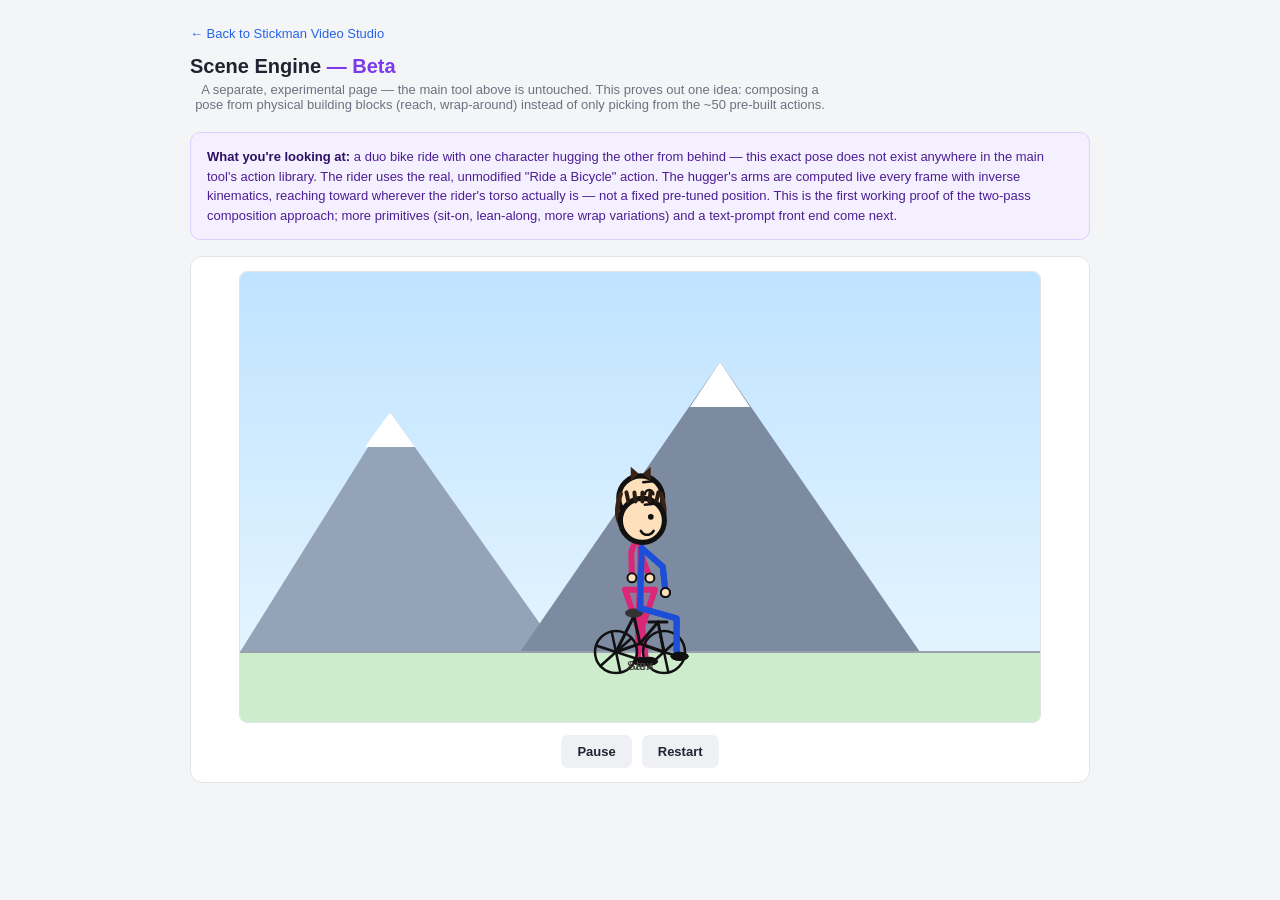
==== engine.html @ 4e810af9 "Add engine.html — Scene Engine (Beta) entry page" ====
<!DOCTYPE html>
<html lang="en">
<head>
<meta charset="UTF-8">
<title>Stickman Video Studio — Scene Engine (Beta)</title>
<link rel="stylesheet" href="styles.css">
<style>
  .engine-wrap{ max-width:900px; margin:0 auto; }
  .engine-note{
    background:#f5f0ff; border:1px solid #ddd0ff; border-radius:10px; padding:14px 16px;
    font-size:13px; color:#4c1d95; line-height:1.5; margin-bottom:16px;
  }
  .engine-note strong{ color:#2e1065; }
  .engine-back{ display:inline-block; margin-bottom:14px; font-size:13px; color:var(--accent); text-decoration:none; }
</style>
</head>
<body>

<div class="engine-wrap">
  <a class="engine-back" href="index.html">&larr; Back to Stickman Video Studio</a>
  <h1>Scene Engine <span style="color:#7c3aed;">— Beta</span></h1>
  <p class="subtitle">A separate, experimental page — the main tool above is untouched. This proves out one idea: composing a pose from physical building blocks (reach, wrap-around) instead of only picking from the ~50 pre-built actions.</p>

  <div class="engine-note">
    <strong>What you're looking at:</strong> a duo bike ride with one character hugging the other from
    behind — this exact pose does not exist anywhere in the main tool's action library. The rider uses
    the real, unmodified "Ride a Bicycle" action. The hugger's arms are computed live every frame with
    inverse kinematics, reaching toward wherever the rider's torso actually is — not a fixed pre-tuned
    position. This is the first working proof of the two-pass composition approach; more primitives
    (sit-on, lean-along, more wrap variations) and a text-prompt front end come next.
  </div>

  <div class="stage-wrap" style="margin:0 auto;">
    <canvas id="stage" width="800" height="450"></canvas>
    <div class="controls-row">
      <button id="enginePlayPauseBtn" class="secondary">Pause</button>
      <button id="engineRestartBtn" class="secondary">Restart</button>
    </div>
  </div>
</div>

<script src="js/humanTypes.js"></script>
<script src="js/helpers.js"></script>
<script src="js/character.js"></script>
<script src="js/emotions.js"></script>
<script src="js/backgrounds.js"></script>
<script src="js/weather.js"></script>
<script src="js/costumes.js"></script>
<script src="js/food.js"></script>
<script src="js/animals.js"></script>
<script src="js/vehicles.js"></script>
<script src="js/render.js"></script>
<script src="js/styles.js"></script>
<script src="js/poses.js"></script>
<script src="engine/ik.js"></script>
<script src="engine/primitives.js"></script>
<script src="engine/scene.js"></script>
<script src="engine/ui.js"></script>
</body>
</html>
---- styles.css ----
:root{
  --bg:#f4f5f7; --panel:#ffffff; --border:#e2e4e9; --text:#1f2430;
  --muted:#6b7280; --accent:#2563eb; --accent-hover:#1d4ed8;
}
*{box-sizing:border-box;}
body{
  margin:0; font-family:'Segoe UI',Arial,sans-serif; background:var(--bg); color:var(--text);
  display:flex; flex-direction:column; align-items:center; padding:24px 16px 60px;
}
h1{font-size:20px; margin:0 0 4px;}
.subtitle{color:var(--muted); font-size:13px; margin:0 0 20px; text-align:center; max-width:640px;}
.layout{display:flex; gap:14px; flex-wrap:wrap; justify-content:center; align-items:flex-start; width:100%; max-width:1650px;}
.panel{
  background:var(--panel); border:1px solid var(--border); border-radius:12px; padding:14px;
  width:296px; flex-shrink:0;
  max-height: calc(100vh - 170px); overflow-y: auto;
}
.panel h2{font-size:13px; text-transform:uppercase; letter-spacing:.04em; color:var(--muted); margin:0 0 10px;}
.field{margin-bottom:12px;}
.field label{display:block; font-size:12px; color:var(--muted); margin-bottom:4px;}
select, input[type=text], input[type=number], input[type=range]{width:100%;}
select, input[type=text], input[type=number]{
  padding:6px 8px; border:1px solid var(--border); border-radius:6px; font-size:13px; background:#fff;
}
.row{display:flex; gap:10px;}
.row .field{flex:1;}
.gender-toggle{display:flex; gap:8px; font-size:12px;}
.gender-toggle label{display:flex; align-items:center; gap:4px; font-weight:normal; color:var(--text);}
input[type=color]{width:42px; height:28px; border:1px solid var(--border); border-radius:6px; padding:2px; background:#fff;}
.color-row{display:flex; align-items:center; gap:10px;}
.checkbox-field{display:flex; align-items:center; gap:6px; font-size:13px; margin:8px 0;}
.stage-wrap{
  background:var(--panel); border:1px solid var(--border); border-radius:12px; padding:14px;
  display:flex; flex-direction:column; align-items:center; gap:12px;
  flex-shrink:0; max-height: calc(100vh - 170px); overflow-y: auto;
}
canvas{background:#fff; border-radius:8px; border:1px solid var(--border); max-width:100%;}
.controls-row{display:flex; gap:10px; align-items:center; flex-wrap:wrap; justify-content:center;}
button{
  border:none; border-radius:7px; padding:9px 16px; font-size:13px; cursor:pointer;
  background:var(--accent); color:#fff; font-weight:600;
}
button:hover{background:var(--accent-hover);}
button.secondary{background:#eef0f4; color:var(--text);}
button.secondary:hover{background:#e2e4e9;}
button.small{padding:6px 10px; font-size:12px;}
button:disabled{opacity:.5; cursor:not-allowed;}
/* AI-assisted generation button (js/ui.js -> POST /api/generate-scene): a distinct violet gradient so
   it reads as "smarter but optional", separate from the always-free instant keyword-parser button. */
.ai-btn{background:linear-gradient(135deg,#7c3aed,#c026d3); color:#fff;}
.ai-btn:hover{background:linear-gradient(135deg,#6d28d9,#a21caf);}
.speed-wrap{display:flex; align-items:center; gap:8px; font-size:12px; color:var(--muted);}
.export-box{width:100%; text-align:center;}
video{max-width:100%; border-radius:8px; margin-top:8px; display:none; border:1px solid var(--border);}
a.download-link{
  display:none; margin-top:8px; font-size:13px; color:var(--accent); text-decoration:none; font-weight:600;
}
.note{
  font-size:12px; color:var(--muted); max-width:1100px; margin-top:18px; text-align:center; line-height:1.5;
}
hr.sep{border:none; border-top:1px solid var(--border); margin:14px 0;}

.segment-card{border:1px solid var(--border); border-radius:8px; padding:10px; margin-bottom:10px; background:#fafbfc; transition:opacity .15s, border-color .15s;}
.segment-card.dragging{opacity:.4;}
.segment-card.drag-over{border-color:var(--accent); border-style:dashed;}
.segment-head{display:flex; justify-content:space-between; align-items:center; margin-bottom:8px; gap:6px;}
.segment-head strong{font-size:12px; color:var(--text); flex:1;}
.drag-handle{cursor:grab; color:var(--muted); font-size:12px; line-height:1; letter-spacing:-2px; user-select:none;}
.segment-actions-row{display:flex; gap:4px;}
.icon-btn{width:26px; height:26px; border-radius:6px; border:1px solid var(--border); background:#fff; cursor:pointer; font-size:12px; padding:0; color:var(--text); font-weight:600;}
.icon-btn:hover{background:#f1f2f5;}
.rig-fields{border-top:1px dashed var(--border); padding-top:10px; margin-top:4px;}
.rig-grid{display:grid; grid-template-columns:1fr 1fr; gap:6px 10px;}
.rig-part{display:flex; flex-direction:column; gap:2px;}
.rig-part span{font-size:11px; color:var(--muted);}
.rig-part input[type=file]{font-size:11px; max-width:100%;}
.icon-btn.danger{color:#dc2626; border-color:#fecdd3;}
.icon-btn:disabled{opacity:.35; cursor:not-allowed;}
.timeline-total{font-size:12px; color:var(--muted); margin:0 0 10px;}
#addSegmentBtn{width:100%;}

/* Shown under a character's direction dropdown when they have a dragged custom end-position for this
   segment (task #28: drag directly on the canvas preview) — the dropdown alone can't reflect a custom
   position, so this note plus inline clear button makes the override visible and reversible. */
.drag-target-note{font-size:11px; color:var(--accent); margin-top:4px; display:flex; align-items:center; gap:6px;}
.drag-target-note .icon-btn{width:auto; height:auto; padding:2px 6px; font-size:11px; font-weight:500;}
#stage{cursor:default;}

/* Canva/CapCut-style visual timeline strip: segments as proportionally-sized colored blocks with a
   moving playhead, sitting above the detailed segment cards (which stay the source of truth for
   editing — the strip is a navigational/visual overview, click a block or its card to jump there). */
.timeline-strip{
  display:flex; gap:2px; height:40px; border-radius:6px; overflow:hidden;
  margin-bottom:10px; border:1px solid var(--border); position:relative; background:#eef0f4;
}
.timeline-strip-block{
  display:flex; align-items:center; gap:3px; flex-shrink:0; position:relative;
  font-size:10px; font-weight:600; color:#fff; padding:0 3px 0 2px;
  overflow:hidden; transition:filter .1s;
  border-right:1px solid rgba(255,255,255,0.35);
}
.timeline-strip-block:hover{ filter:brightness(1.08); }
.timeline-strip-block.dragging{ opacity:.4; }
.timeline-strip-block.drag-over{ outline:2px dashed #fff; outline-offset:-2px; }
.strip-drag-handle{
  cursor:grab; flex-shrink:0; font-size:9px; letter-spacing:-1px; opacity:.85; line-height:1;
}
.strip-label{ overflow:hidden; text-overflow:ellipsis; white-space:nowrap; flex:1; pointer-events:none; }
.strip-resize-handle{
  flex-shrink:0; width:6px; align-self:stretch; cursor:ew-resize; margin-right:-3px;
  border-right:2px solid rgba(255,255,255,0.6);
}
.strip-resize-handle:hover{ border-right-color:#fff; }
.timeline-strip-playhead{
  position:absolute; top:0; bottom:0; width:2px; background:#111;
  pointer-events:none; transition:left .05s linear; z-index:2;
}
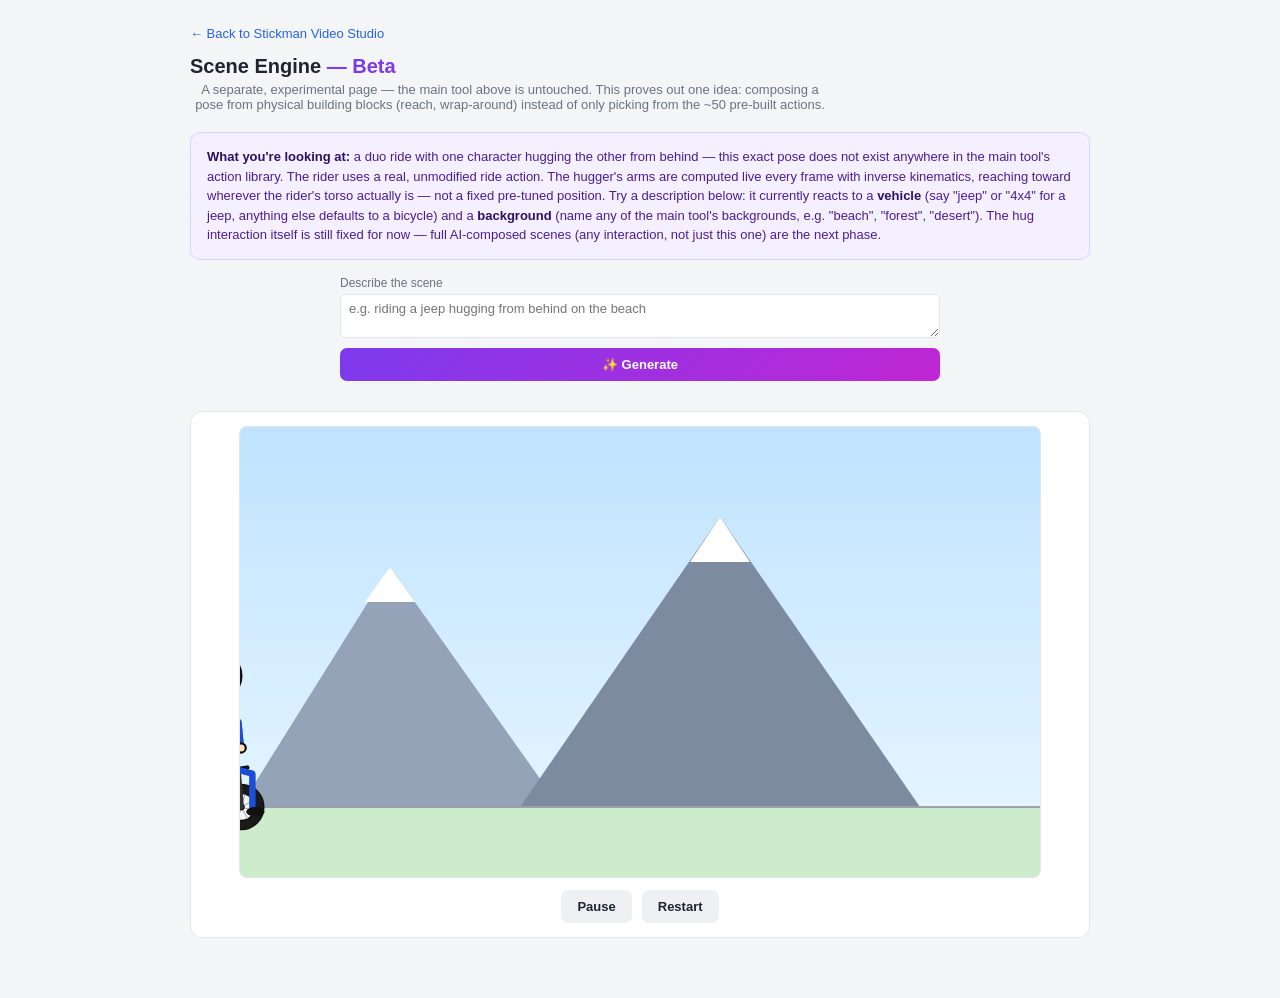
==== commit de7c982c: "Add description prompt box to engine.html" ====
--- a/engine.html
+++ b/engine.html
@@ -22,12 +22,21 @@
   <p class="subtitle">A separate, experimental page — the main tool above is untouched. This proves out one idea: composing a pose from physical building blocks (reach, wrap-around) instead of only picking from the ~50 pre-built actions.</p>
 
   <div class="engine-note">
-    <strong>What you're looking at:</strong> a duo bike ride with one character hugging the other from
+    <strong>What you're looking at:</strong> a duo ride with one character hugging the other from
     behind — this exact pose does not exist anywhere in the main tool's action library. The rider uses
-    the real, unmodified "Ride a Bicycle" action. The hugger's arms are computed live every frame with
-    inverse kinematics, reaching toward wherever the rider's torso actually is — not a fixed pre-tuned
-    position. This is the first working proof of the two-pass composition approach; more primitives
-    (sit-on, lean-along, more wrap variations) and a text-prompt front end come next.
+    a real, unmodified ride action. The hugger's arms are computed live every frame with inverse
+    kinematics, reaching toward wherever the rider's torso actually is — not a fixed pre-tuned position.
+    Try a description below: it currently reacts to a <strong>vehicle</strong> (say "jeep" or "4x4" for
+    a jeep, anything else defaults to a bicycle) and a <strong>background</strong> (name any of the
+    main tool's backgrounds, e.g. "beach", "forest", "desert"). The hug interaction itself is still
+    fixed for now — full AI-composed scenes (any interaction, not just this one) are the next phase.
+  </div>
+
+  <div class="field" style="max-width:600px; margin:0 auto 10px;">
+    <label for="enginePromptInput">Describe the scene</label>
+    <textarea id="enginePromptInput" rows="2" placeholder="e.g. riding a jeep hugging from behind on the beach" style="width:100%; padding:6px 8px; border:1px solid var(--border); border-radius:6px; font-size:13px; font-family:inherit; resize:vertical;"></textarea>
+    <button type="button" id="engineGenerateBtn" class="ai-btn" style="width:100%; margin-top:6px;">&#10024; Generate</button>
+    <p id="engineStatus" style="font-size:11px; color:var(--muted); margin:6px 0 0; min-height:14px; line-height:1.4;"></p>
   </div>
 
   <div class="stage-wrap" style="margin:0 auto;">
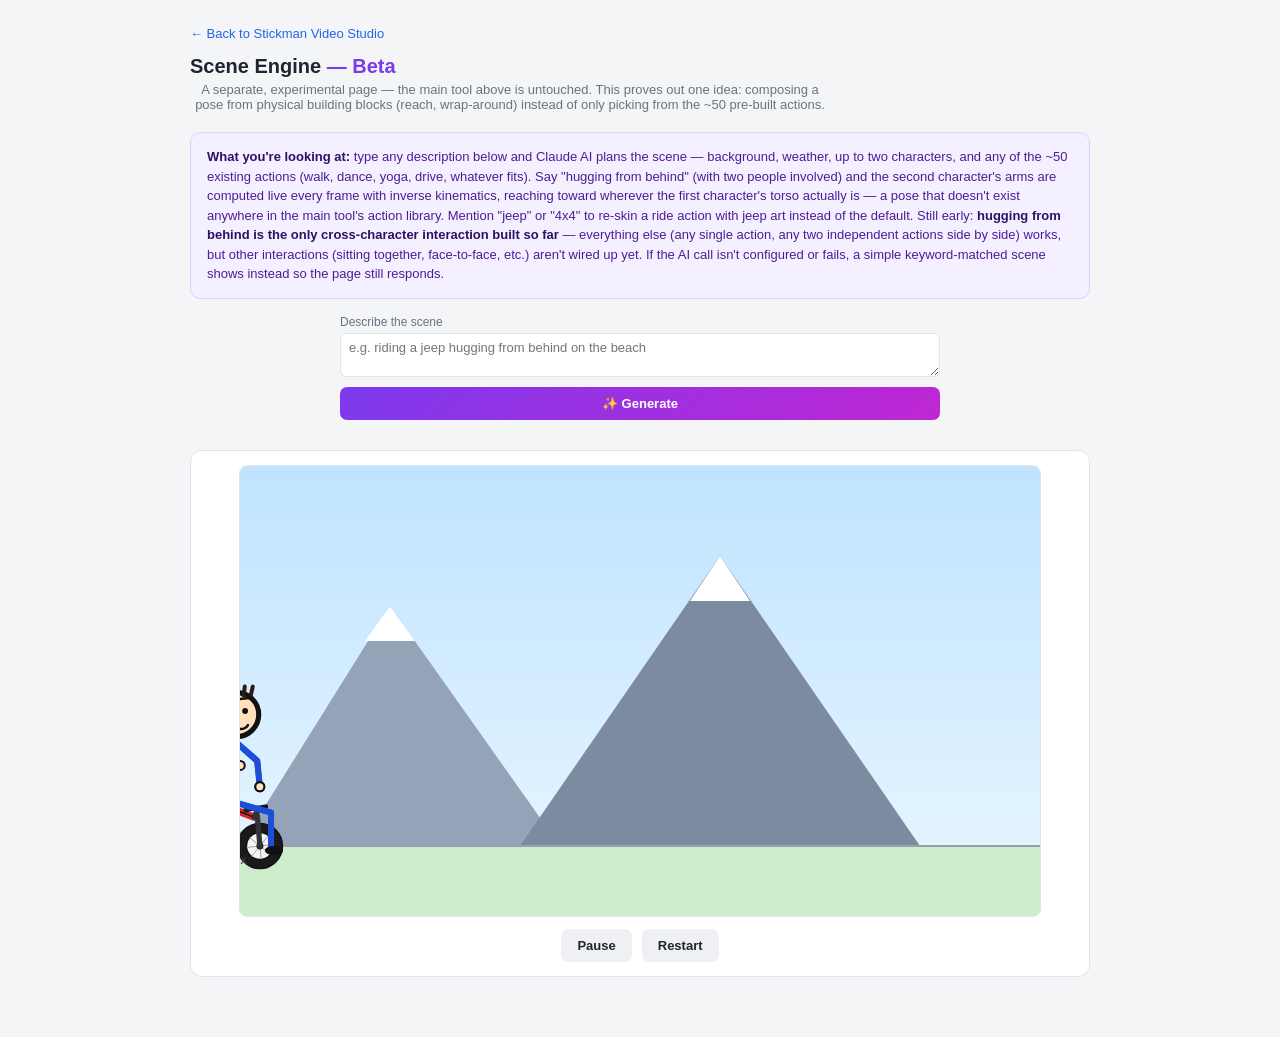
==== commit 8f261e99: "Update engine page copy for any-prompt AI capability Updated description of the scene engine functio" ====
--- a/engine.html
+++ b/engine.html
@@ -22,14 +22,16 @@
   <p class="subtitle">A separate, experimental page — the main tool above is untouched. This proves out one idea: composing a pose from physical building blocks (reach, wrap-around) instead of only picking from the ~50 pre-built actions.</p>
 
   <div class="engine-note">
-    <strong>What you're looking at:</strong> a duo ride with one character hugging the other from
-    behind — this exact pose does not exist anywhere in the main tool's action library. The rider uses
-    a real, unmodified ride action. The hugger's arms are computed live every frame with inverse
-    kinematics, reaching toward wherever the rider's torso actually is — not a fixed pre-tuned position.
-    Try a description below: it currently reacts to a <strong>vehicle</strong> (say "jeep" or "4x4" for
-    a jeep, anything else defaults to a bicycle) and a <strong>background</strong> (name any of the
-    main tool's backgrounds, e.g. "beach", "forest", "desert"). The hug interaction itself is still
-    fixed for now — full AI-composed scenes (any interaction, not just this one) are the next phase.
+    <strong>What you're looking at:</strong> type any description below and Claude AI plans the scene —
+    background, weather, up to two characters, and any of the ~50 existing actions (walk, dance, yoga,
+    drive, whatever fits). Say "hugging from behind" (with two people involved) and the second
+    character's arms are computed live every frame with inverse kinematics, reaching toward wherever
+    the first character's torso actually is — a pose that doesn't exist anywhere in the main tool's
+    action library. Mention "jeep" or "4x4" to re-skin a ride action with jeep art instead of the
+    default. Still early: <strong>hugging from behind is the only cross-character interaction built so
+    far</strong> — everything else (any single action, any two independent actions side by side) works,
+    but other interactions (sitting together, face-to-face, etc.) aren't wired up yet. If the AI call
+    isn't configured or fails, a simple keyword-matched scene shows instead so the page still responds.
   </div>
 
   <div class="field" style="max-width:600px; margin:0 auto 10px;">
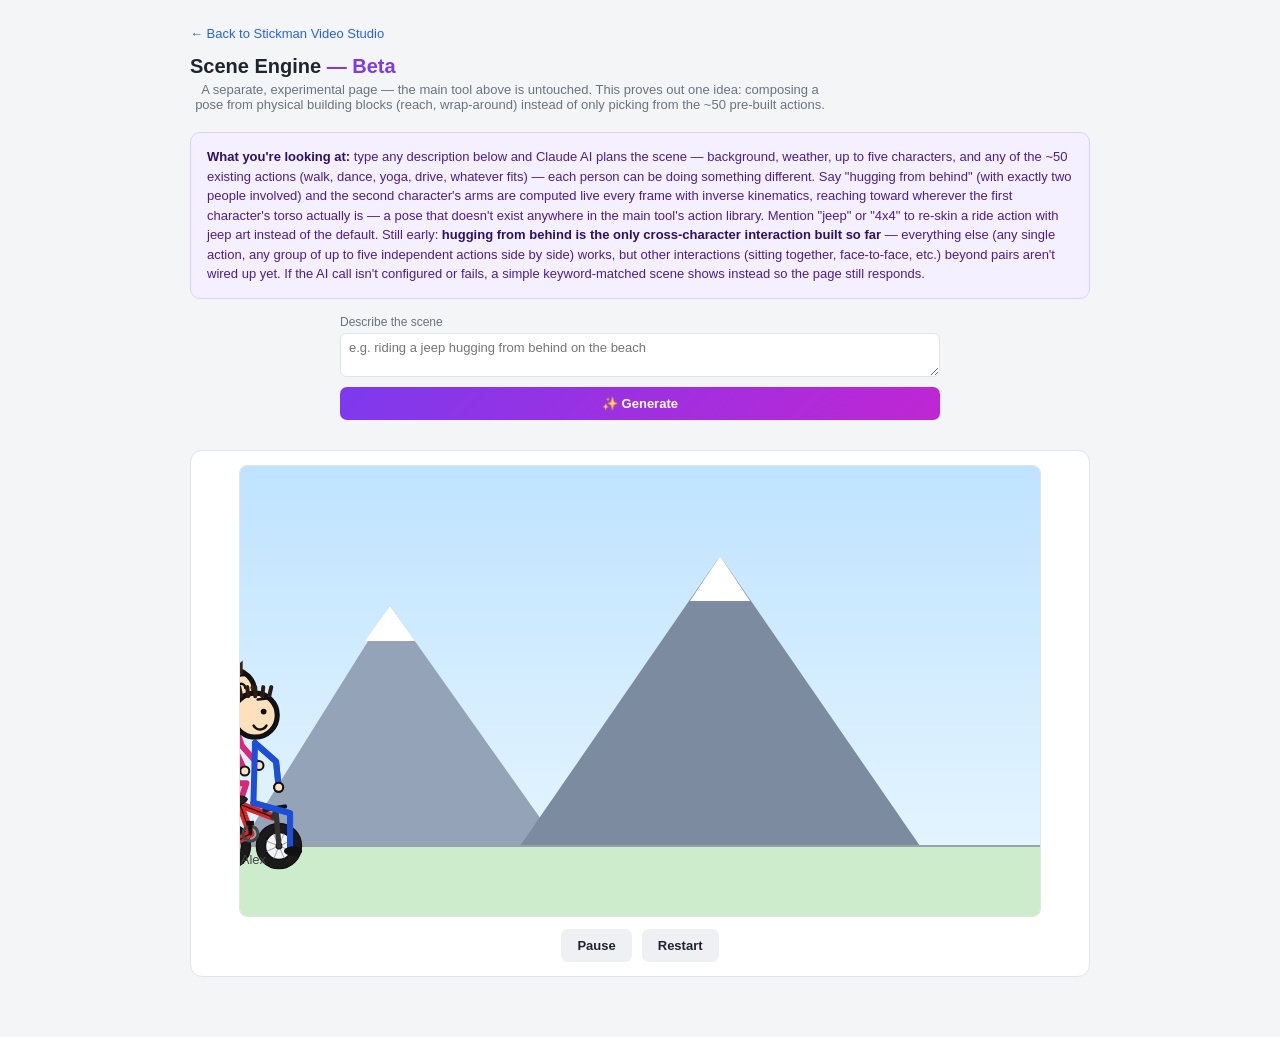
==== commit 3c275a0b: "Update engine page copy for group scene support" ====
--- a/engine.html
+++ b/engine.html
@@ -23,15 +23,16 @@
 
   <div class="engine-note">
     <strong>What you're looking at:</strong> type any description below and Claude AI plans the scene —
-    background, weather, up to two characters, and any of the ~50 existing actions (walk, dance, yoga,
-    drive, whatever fits). Say "hugging from behind" (with two people involved) and the second
-    character's arms are computed live every frame with inverse kinematics, reaching toward wherever
-    the first character's torso actually is — a pose that doesn't exist anywhere in the main tool's
-    action library. Mention "jeep" or "4x4" to re-skin a ride action with jeep art instead of the
-    default. Still early: <strong>hugging from behind is the only cross-character interaction built so
-    far</strong> — everything else (any single action, any two independent actions side by side) works,
-    but other interactions (sitting together, face-to-face, etc.) aren't wired up yet. If the AI call
-    isn't configured or fails, a simple keyword-matched scene shows instead so the page still responds.
+    background, weather, up to five characters, and any of the ~50 existing actions (walk, dance, yoga,
+    drive, whatever fits) — each person can be doing something different. Say "hugging from behind"
+    (with exactly two people involved) and the second character's arms are computed live every frame
+    with inverse kinematics, reaching toward wherever the first character's torso actually is — a pose
+    that doesn't exist anywhere in the main tool's action library. Mention "jeep" or "4x4" to re-skin a
+    ride action with jeep art instead of the default. Still early: <strong>hugging from behind is the
+    only cross-character interaction built so far</strong> — everything else (any single action, any
+    group of up to five independent actions side by side) works, but other interactions (sitting
+    together, face-to-face, etc.) beyond pairs aren't wired up yet. If the AI call isn't configured or
+    fails, a simple keyword-matched scene shows instead so the page still responds.
   </div>
 
   <div class="field" style="max-width:600px; margin:0 auto 10px;">
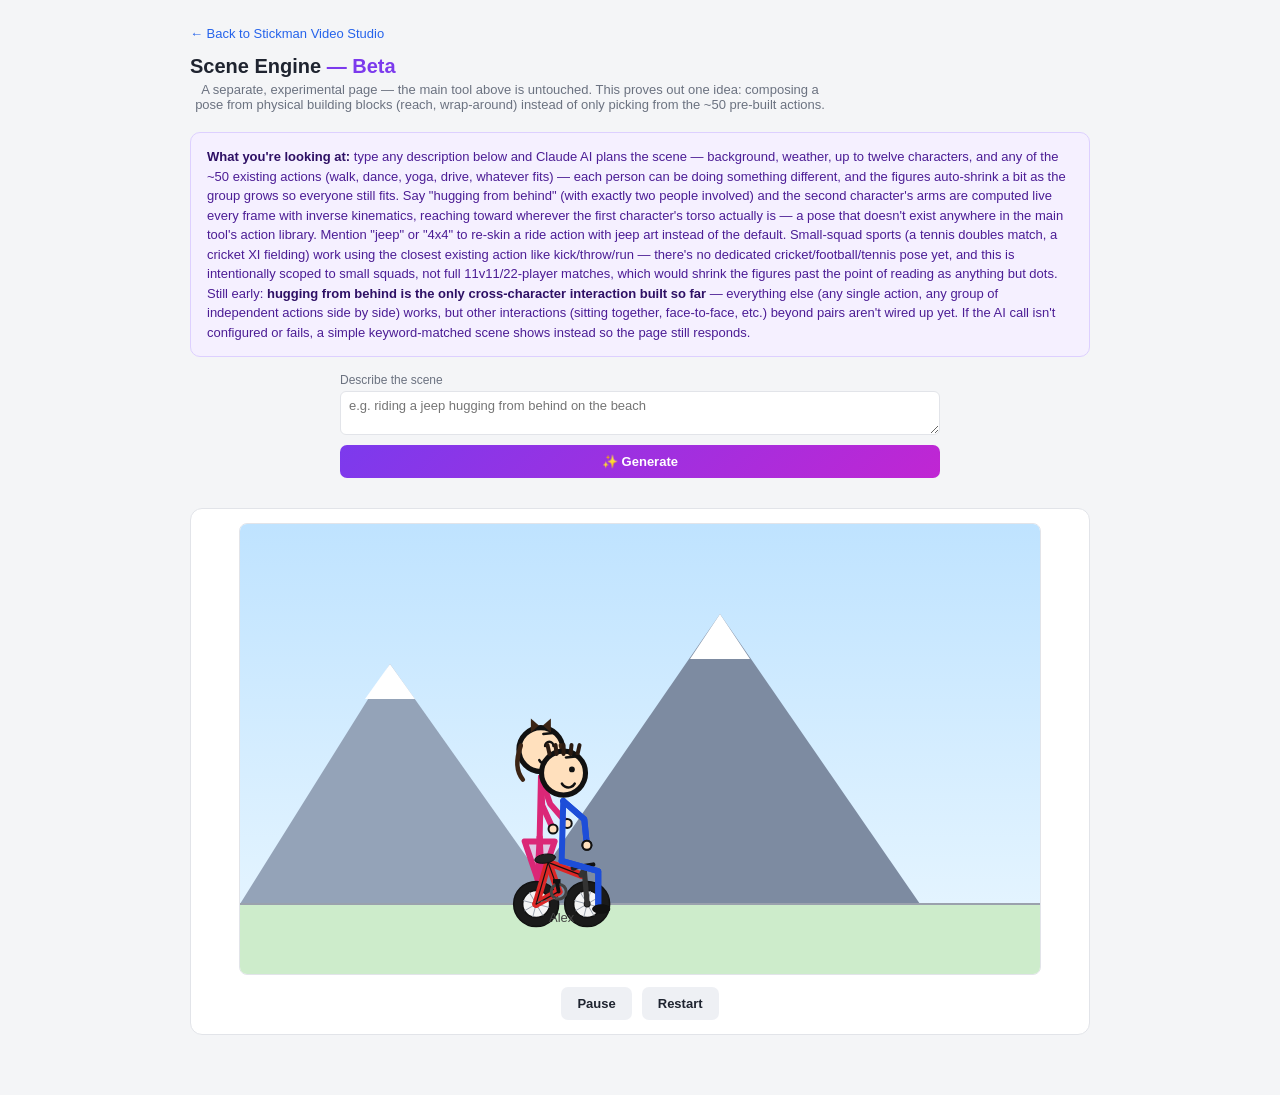
==== commit e21ce8f5: "Update engine page copy for 12-character cap and sports scope note" ====
--- a/engine.html
+++ b/engine.html
@@ -23,16 +23,21 @@
 
   <div class="engine-note">
     <strong>What you're looking at:</strong> type any description below and Claude AI plans the scene —
-    background, weather, up to five characters, and any of the ~50 existing actions (walk, dance, yoga,
-    drive, whatever fits) — each person can be doing something different. Say "hugging from behind"
-    (with exactly two people involved) and the second character's arms are computed live every frame
-    with inverse kinematics, reaching toward wherever the first character's torso actually is — a pose
-    that doesn't exist anywhere in the main tool's action library. Mention "jeep" or "4x4" to re-skin a
-    ride action with jeep art instead of the default. Still early: <strong>hugging from behind is the
-    only cross-character interaction built so far</strong> — everything else (any single action, any
-    group of up to five independent actions side by side) works, but other interactions (sitting
-    together, face-to-face, etc.) beyond pairs aren't wired up yet. If the AI call isn't configured or
-    fails, a simple keyword-matched scene shows instead so the page still responds.
+    background, weather, up to twelve characters, and any of the ~50 existing actions (walk, dance,
+    yoga, drive, whatever fits) — each person can be doing something different, and the figures
+    auto-shrink a bit as the group grows so everyone still fits. Say "hugging from behind" (with
+    exactly two people involved) and the second character's arms are computed live every frame with
+    inverse kinematics, reaching toward wherever the first character's torso actually is — a pose that
+    doesn't exist anywhere in the main tool's action library. Mention "jeep" or "4x4" to re-skin a ride
+    action with jeep art instead of the default. Small-squad sports (a tennis doubles match, a cricket
+    XI fielding) work using the closest existing action like kick/throw/run — there's no dedicated
+    cricket/football/tennis pose yet, and this is intentionally scoped to small squads, not full
+    11v11/22-player matches, which would shrink the figures past the point of reading as anything but
+    dots. Still early: <strong>hugging from behind is the only cross-character interaction built so
+    far</strong> — everything else (any single action, any group of independent actions side by side)
+    works, but other interactions (sitting together, face-to-face, etc.) beyond pairs aren't wired up
+    yet. If the AI call isn't configured or fails, a simple keyword-matched scene shows instead so the
+    page still responds.
   </div>
 
   <div class="field" style="max-width:600px; margin:0 auto 10px;">
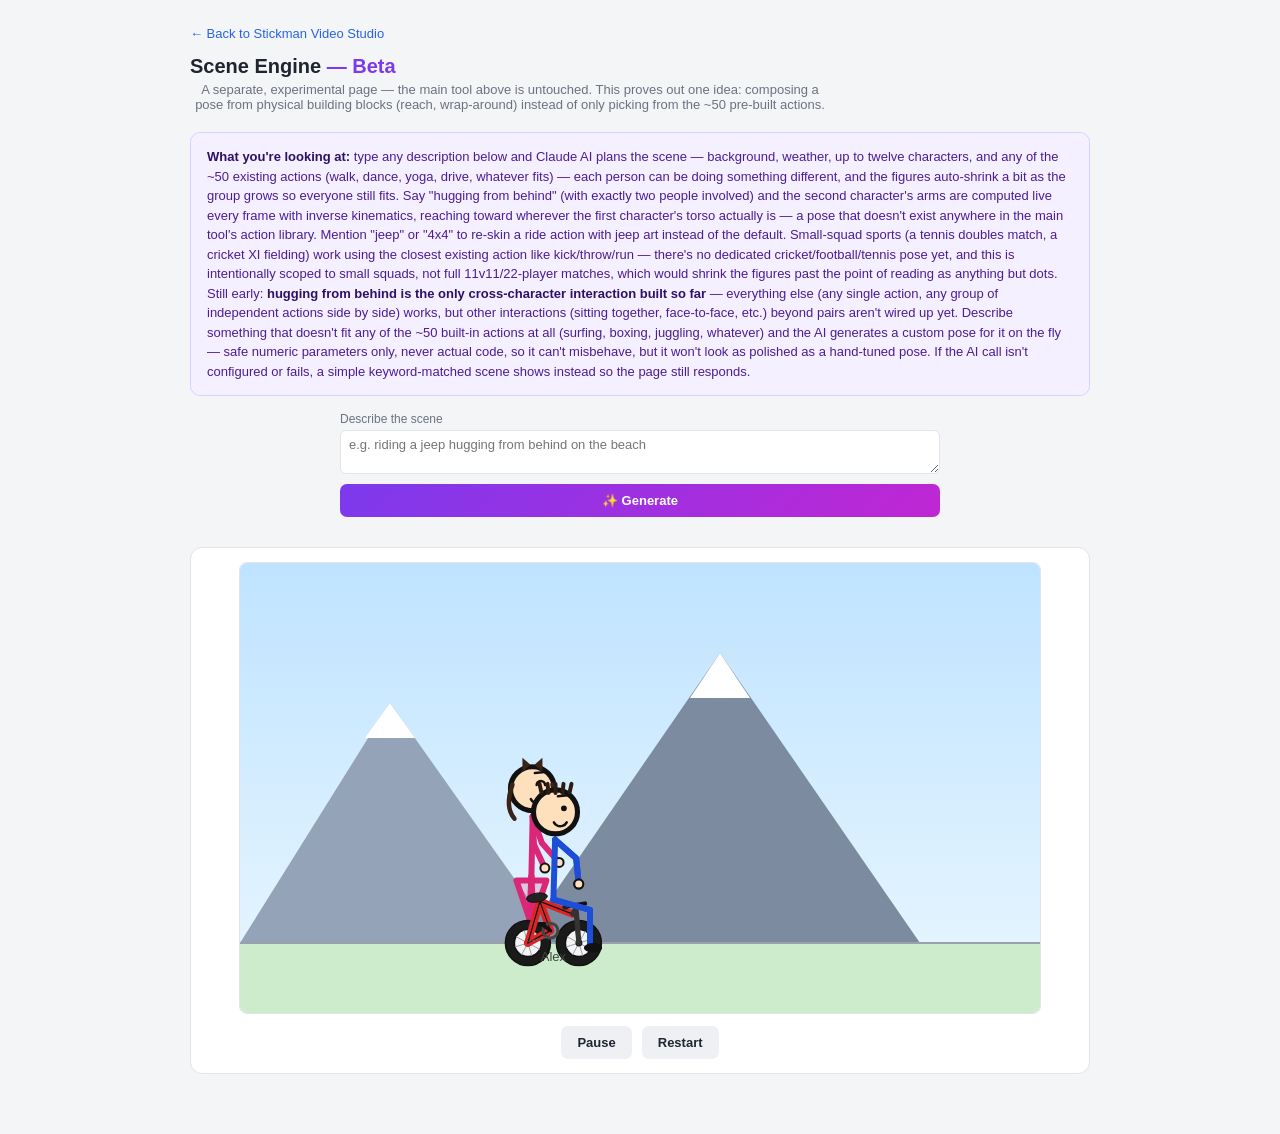
==== commit b09e962f: "Document the new custom-pose fallback capability" ====
--- a/engine.html
+++ b/engine.html
@@ -36,8 +36,11 @@
     dots. Still early: <strong>hugging from behind is the only cross-character interaction built so
     far</strong> — everything else (any single action, any group of independent actions side by side)
     works, but other interactions (sitting together, face-to-face, etc.) beyond pairs aren't wired up
-    yet. If the AI call isn't configured or fails, a simple keyword-matched scene shows instead so the
-    page still responds.
+    yet. Describe something that doesn't fit any of the ~50 built-in actions at all (surfing, boxing,
+    juggling, whatever) and the AI generates a custom pose for it on the fly — safe numeric parameters
+    only, never actual code, so it can't misbehave, but it won't look as polished as a hand-tuned pose.
+    If the AI call isn't configured or fails, a simple keyword-matched scene shows instead so the page
+    still responds.
   </div>
 
   <div class="field" style="max-width:600px; margin:0 auto 10px;">
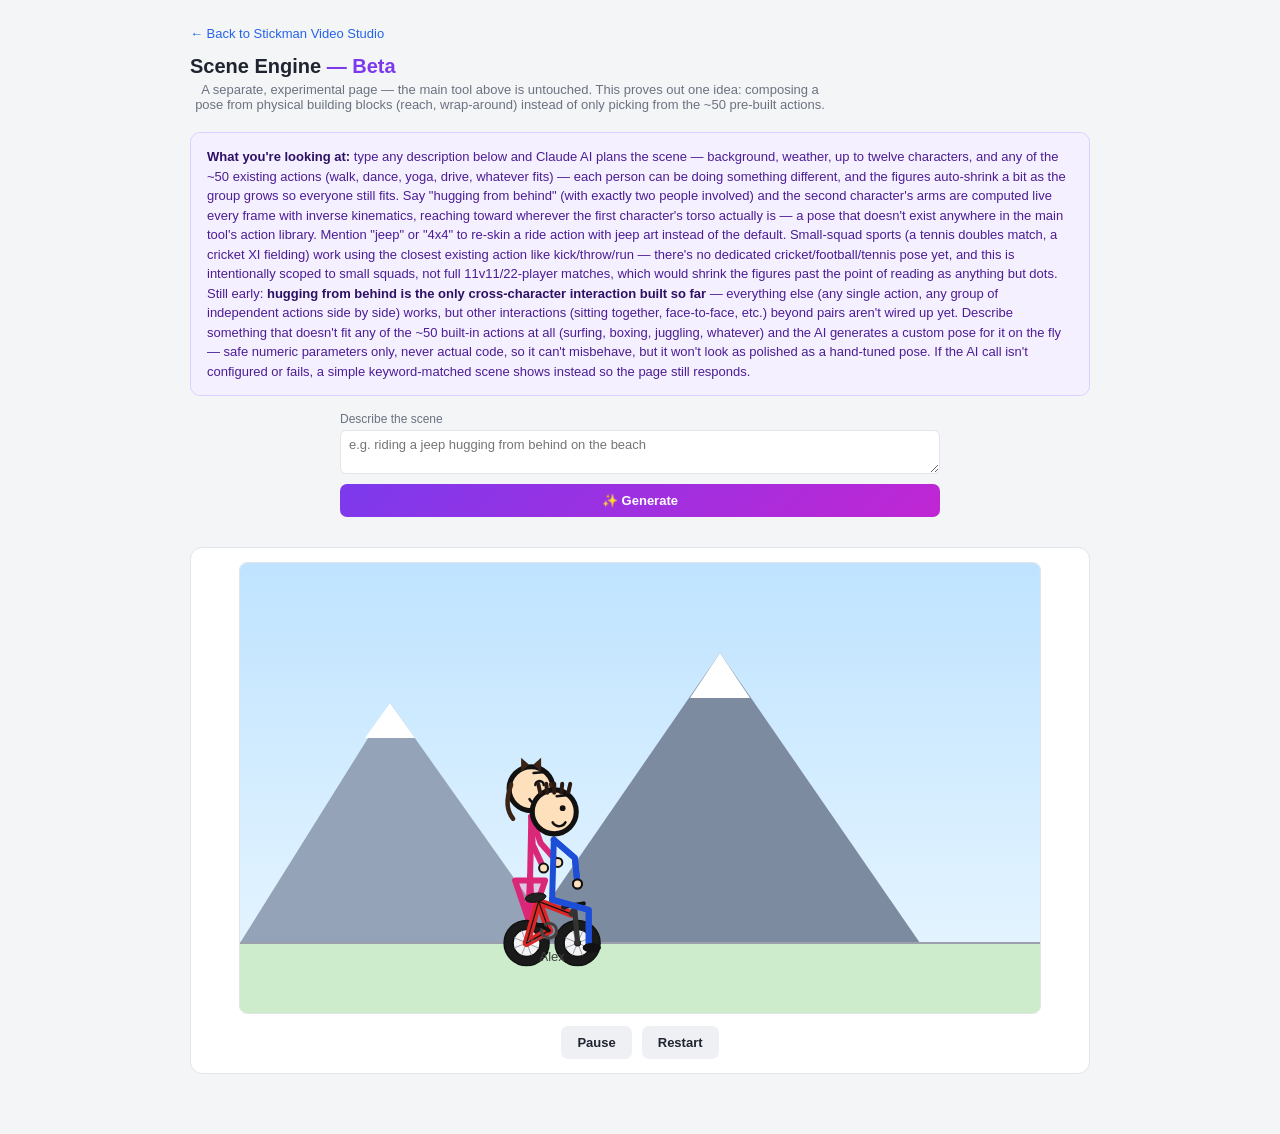
==== commit a5ed933f: "Add forward/backward + up/down movement to Pose Designer; make saved moves pickable directly from an" ====
--- a/engine.html
+++ b/engine.html
@@ -59,22 +59,22 @@
   </div>
 </div>
 
-<script src="js/humanTypes.js"></script>
-<script src="js/helpers.js"></script>
-<script src="js/character.js"></script>
-<script src="js/emotions.js"></script>
-<script src="js/backgrounds.js"></script>
-<script src="js/weather.js"></script>
-<script src="js/costumes.js"></script>
-<script src="js/food.js"></script>
-<script src="js/animals.js"></script>
-<script src="js/vehicles.js"></script>
-<script src="js/render.js"></script>
-<script src="js/styles.js"></script>
-<script src="js/poses.js"></script>
-<script src="engine/ik.js"></script>
-<script src="engine/primitives.js"></script>
-<script src="engine/scene.js"></script>
-<script src="engine/ui.js"></script>
+<script src="js/humanTypes.js?v=20260728a"></script>
+<script src="js/helpers.js?v=20260728a"></script>
+<script src="js/character.js?v=20260728a"></script>
+<script src="js/emotions.js?v=20260728a"></script>
+<script src="js/backgrounds.js?v=20260728a"></script>
+<script src="js/weather.js?v=20260728a"></script>
+<script src="js/costumes.js?v=20260728a"></script>
+<script src="js/food.js?v=20260728a"></script>
+<script src="js/animals.js?v=20260728a"></script>
+<script src="js/vehicles.js?v=20260728a"></script>
+<script src="js/render.js?v=20260728a"></script>
+<script src="js/styles.js?v=20260728a"></script>
+<script src="js/poses.js?v=20260728a"></script>
+<script src="engine/ik.js?v=20260728a"></script>
+<script src="engine/primitives.js?v=20260728a"></script>
+<script src="engine/scene.js?v=20260728a"></script>
+<script src="engine/ui.js?v=20260728a"></script>
 </body>
 </html>
--- a/styles.css
+++ b/styles.css
@@ -69,11 +69,6 @@
 .segment-actions-row{display:flex; gap:4px;}
 .icon-btn{width:26px; height:26px; border-radius:6px; border:1px solid var(--border); background:#fff; cursor:pointer; font-size:12px; padding:0; color:var(--text); font-weight:600;}
 .icon-btn:hover{background:#f1f2f5;}
-.rig-fields{border-top:1px dashed var(--border); padding-top:10px; margin-top:4px;}
-.rig-grid{display:grid; grid-template-columns:1fr 1fr; gap:6px 10px;}
-.rig-part{display:flex; flex-direction:column; gap:2px;}
-.rig-part span{font-size:11px; color:var(--muted);}
-.rig-part input[type=file]{font-size:11px; max-width:100%;}
 .icon-btn.danger{color:#dc2626; border-color:#fecdd3;}
 .icon-btn:disabled{opacity:.35; cursor:not-allowed;}
 .timeline-total{font-size:12px; color:var(--muted); margin:0 0 10px;}
@@ -115,3 +110,56 @@
   position:absolute; top:0; bottom:0; width:2px; background:#111;
   pointer-events:none; transition:left .05s linear; z-index:2;
 }
+
+/* Headline-feature callout for the Pose Designer (see index.html) — distinct violet theme matching
+   .ai-btn so it reads as "the smart/premium capability" the way the AI generate button already does. */
+.scene-designer-cta{
+  width:100%; max-width:1150px; margin:0 auto 18px; box-sizing:border-box;
+  background:linear-gradient(135deg,#f5f3ff,#fdf4ff); border:1px solid #ddd6fe; border-radius:12px;
+  padding:14px 20px; display:flex; align-items:center; justify-content:space-between; gap:18px; flex-wrap:wrap;
+}
+.scene-designer-cta-text strong{font-size:14px; color:#4c1d95;}
+.scene-designer-cta-text p{font-size:12px; color:#5b21b6; margin:4px 0 0; line-height:1.5; max-width:720px;}
+.scene-designer-cta button{
+  flex-shrink:0; background:linear-gradient(135deg,#7c3aed,#c026d3); color:#fff; padding:10px 18px;
+}
+.scene-designer-cta button:hover{background:linear-gradient(135deg,#6d28d9,#a21caf);}
+
+/* Pose Designer overlay (js/ui.js): the one auxiliary "modal" surface in this app, introduced for this
+   feature specifically since there's a real reason to leave the normal editing layout entirely (posing
+   sliders + a live preview need focus/room a permanently-docked panel wouldn't have). Everything else
+   in this app is an always-in-flow .panel; this stays the exception, on purpose. */
+.designer-overlay{
+  position:fixed; inset:0; background:rgba(15,17,23,0.55); z-index:50;
+  display:flex; align-items:center; justify-content:center; padding:20px;
+}
+.designer-panel{
+  background:var(--panel); border-radius:14px; padding:18px 20px; width:100%; max-width:820px;
+  max-height:92vh; overflow-y:auto; box-shadow:0 20px 60px rgba(0,0,0,0.35);
+}
+.designer-head{display:flex; align-items:center; justify-content:space-between; margin-bottom:4px;}
+.designer-head h2{font-size:16px; margin:0;}
+.designer-body{display:flex; gap:18px; flex-wrap:wrap;}
+.designer-preview{
+  flex:0 0 240px; display:flex; flex-direction:column; align-items:center; gap:8px;
+  background:#fafbfc; border:1px solid var(--border); border-radius:10px; padding:10px;
+}
+.designer-preview canvas{max-width:100%;}
+.designer-preview-controls{display:flex; flex-direction:column; align-items:center; gap:4px; width:100%;}
+.designer-controls{flex:1; min-width:280px; display:flex; flex-direction:column; gap:4px;}
+.designer-sliders{
+  display:grid; grid-template-columns:1fr 1fr; gap:4px 14px;
+  max-height:260px; overflow-y:auto; padding-right:4px;
+}
+.designer-slider-row{font-size:11px; color:var(--text);}
+.designer-slider-row label{display:flex; justify-content:space-between; color:var(--muted); margin-bottom:2px;}
+.designer-slider-val{color:var(--text); font-weight:600;}
+.designer-keyframes{border-top:1px dashed var(--border); padding-top:8px; margin-top:6px;}
+.designer-kf-row{
+  display:flex; align-items:center; gap:6px; font-size:12px; padding:4px 6px; border-radius:6px;
+  margin-bottom:4px; background:#fafbfc; border:1px solid var(--border);
+}
+.designer-kf-row.active{border-color:var(--accent); background:#eef2ff;}
+.designer-kf-row input[type=number]{width:52px; padding:3px 5px; font-size:12px;}
+.designer-kf-s{color:var(--muted); font-size:11px;}
+.designer-foot{display:flex; justify-content:flex-end; gap:8px; margin-top:14px;}
